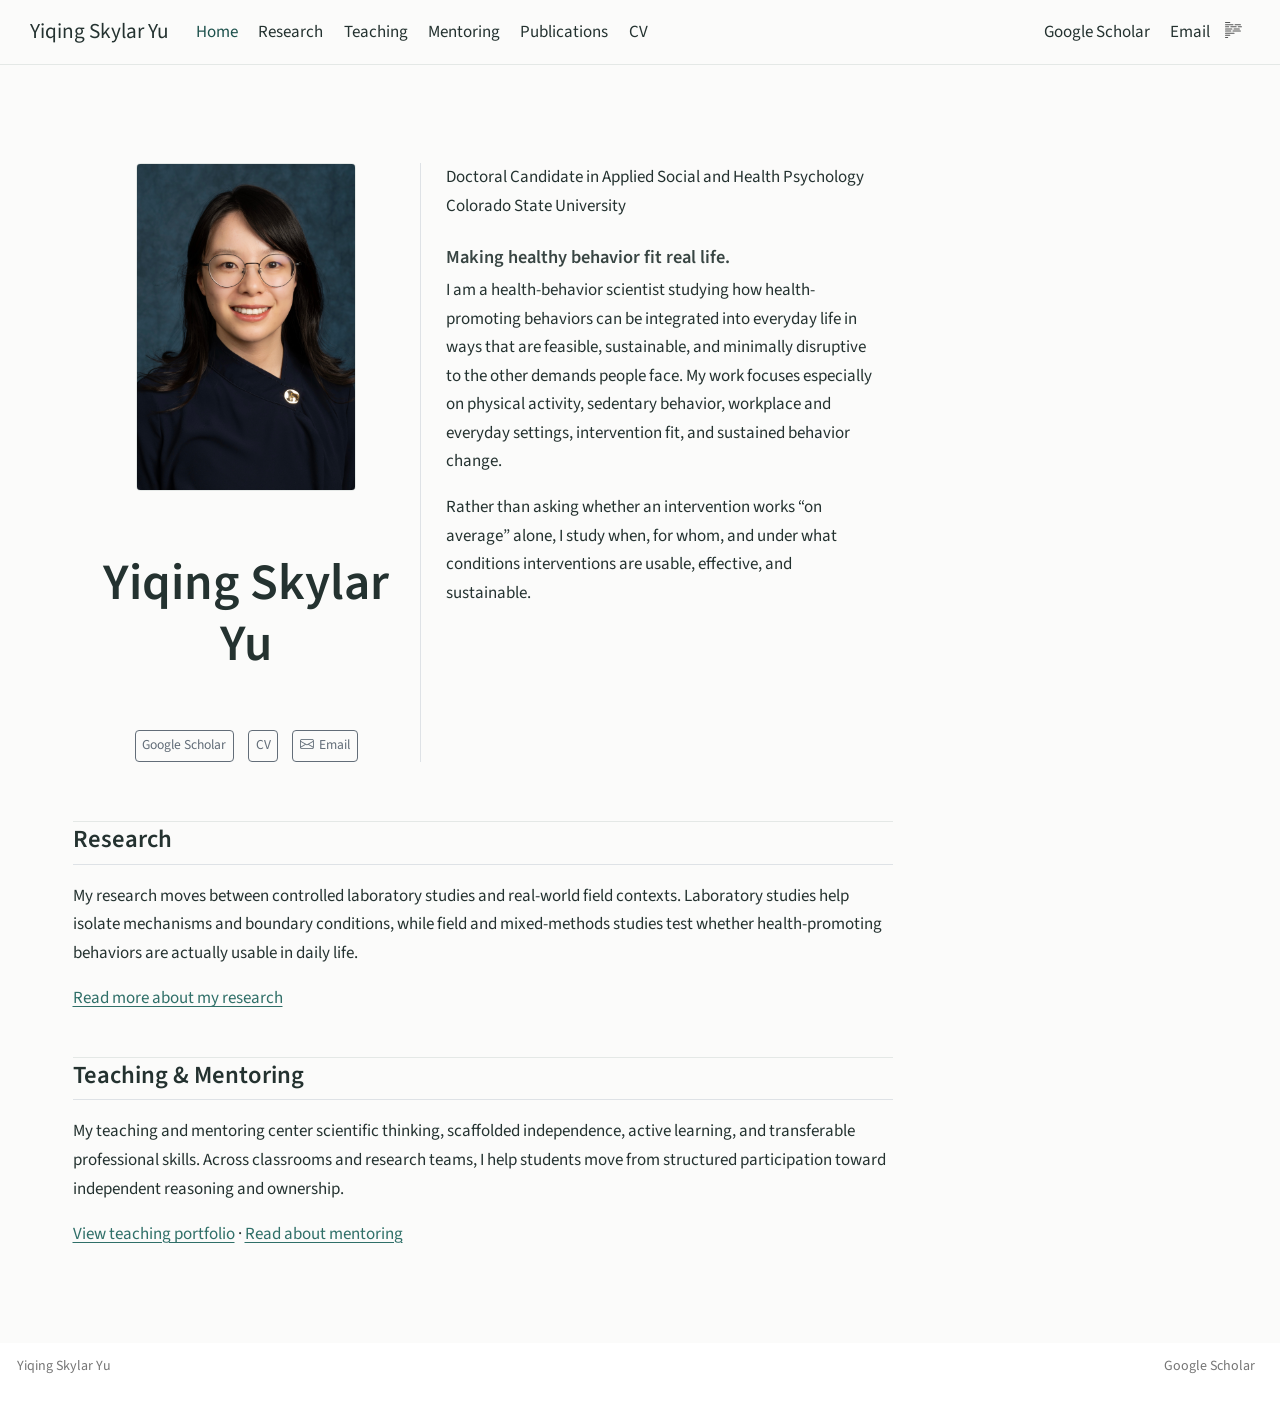
==== docs/index.html @ 6d545556 "Initial academic website" ====
<!DOCTYPE html>
<html xmlns="http://www.w3.org/1999/xhtml" lang="en" xml:lang="en"><head>

<meta charset="utf-8">
<meta name="generator" content="quarto-1.10.18">

<meta name="viewport" content="width=device-width, initial-scale=1.0, user-scalable=yes">

<meta name="author" content="Yiqing Skylar Yu">
<meta name="description" content="Health-behavior scientist studying how health-promoting behaviors can fit the constraints of real life.">

<title>Yiqing Skylar Yu</title>
<style>
/* Default styles provided by pandoc.
** See https://pandoc.org/MANUAL.html#variables-for-html for config info.
*/
span.smallcaps{font-variant: small-caps;}
div.columns{display: flex; gap: 1.5em;}
div.column{flex: auto;}
@media screen {
div.columns{gap: min(4vw, 1.5em);}
div.column{overflow-x: auto;}
}
div.hanging-indent{margin-left: 1.5em; text-indent: -1.5em;}
ul.task-list{list-style: none;}
ul.task-list li input[type="checkbox"] {
  width: 0.8em;
  margin: 0 0.8em 0.2em -1em; /* quarto-specific, see https://github.com/quarto-dev/quarto-cli/issues/4556 */ 
  vertical-align: middle;
}
</style>


<script src="site_libs/quarto-nav/quarto-nav.js"></script>
<script src="site_libs/quarto-nav/headroom.min.js"></script>
<script src="site_libs/clipboard/clipboard.min.js"></script>
<script src="site_libs/quarto-search/autocomplete.umd.js"></script>
<script src="site_libs/quarto-search/fuse.min.js"></script>
<script src="site_libs/quarto-search/quarto-search.js"></script>
<meta name="quarto:offset" content="./">
<script src="site_libs/quarto-html/quarto.js" type="module"></script>
<script src="site_libs/quarto-html/tabsets/tabsets.js" type="module"></script>
<script src="site_libs/quarto-html/popper.min.js"></script>
<script src="site_libs/quarto-html/tippy.umd.min.js"></script>
<link href="site_libs/quarto-html/tippy.css" rel="stylesheet">
<link href="site_libs/quarto-html/quarto-syntax-highlighting-64a204ab8560d761af7679ceaba22944.css" rel="stylesheet" id="quarto-text-highlighting-styles">
<script src="site_libs/bootstrap/bootstrap.min.js"></script>
<link href="site_libs/bootstrap/bootstrap-icons.css" rel="stylesheet">
<link href="site_libs/bootstrap/bootstrap-983d5e7348da3dce19c411959767e89e.min.css" rel="stylesheet" append-hash="true" id="quarto-bootstrap" data-mode="light">
<script id="quarto-search-options" type="application/json">{
  "location": "navbar",
  "copy-button": false,
  "collapse-after": 3,
  "panel-placement": "end",
  "type": "textbox",
  "limit": 50,
  "keyboard-shortcut": [
    "f",
    "/",
    "s"
  ],
  "language": {
    "search-no-results-text": "No results",
    "search-matching-documents-text": "matching documents",
    "search-copy-link-title": "Copy link to search",
    "search-hide-matches-text": "Hide additional matches",
    "search-more-match-text": "more match in this document",
    "search-more-matches-text": "more matches in this document",
    "search-clear-button-title": "Clear",
    "search-text-placeholder": "",
    "search-detached-cancel-button-title": "Cancel",
    "search-submit-button-title": "Submit",
    "search-label": "Search"
  }
}</script>


<link rel="stylesheet" href="styles.css">
<link rel="stylesheet" href="pub-listing.css">
<meta property="og:title" content="Yiqing Skylar Yu">
<meta property="og:description" content="Academic website and teaching portfolio for Yiqing Skylar Yu">
<meta property="og:image" content="images/headshot.jpg">
<meta property="og:site_name" content="Yiqing Skylar Yu">
<meta name="twitter:title" content="Yiqing Skylar Yu">
<meta name="twitter:description" content="Academic website and teaching portfolio for Yiqing Skylar Yu">
<meta name="twitter:image" content="images/headshot.jpg">
<meta name="twitter:card" content="summary_large_image">
</head>

<body class="nav-fixed quarto-light">

<div id="quarto-search-results"></div>
  <header id="quarto-header" class="headroom fixed-top">
    <nav class="navbar navbar-expand-lg " data-bs-theme="dark">
      <div class="navbar-container container-fluid">
      <div class="navbar-brand-container mx-auto">
    <a class="navbar-brand" href="./index.html">
    <span class="navbar-title">Yiqing Skylar Yu</span>
    </a>
  </div>
            <div id="quarto-search" class="" title="Search"></div>
          <button class="navbar-toggler" type="button" data-bs-toggle="collapse" data-bs-target="#navbarCollapse" aria-controls="navbarCollapse" role="menu" aria-expanded="false" aria-label="Toggle navigation" onclick="if (window.quartoToggleHeadroom) { window.quartoToggleHeadroom(); }">
  <span class="navbar-toggler-icon"></span>
</button>
          <div class="collapse navbar-collapse" id="navbarCollapse">
            <ul class="navbar-nav navbar-nav-scroll me-auto">
  <li class="nav-item">
    <a class="nav-link active" href="./index.html" aria-current="page"> 
<span class="menu-text">Home</span></a>
  </li>  
  <li class="nav-item">
    <a class="nav-link" href="./research.html"> 
<span class="menu-text">Research</span></a>
  </li>  
  <li class="nav-item">
    <a class="nav-link" href="./teaching.html"> 
<span class="menu-text">Teaching</span></a>
  </li>  
  <li class="nav-item">
    <a class="nav-link" href="./mentoring.html"> 
<span class="menu-text">Mentoring</span></a>
  </li>  
  <li class="nav-item">
    <a class="nav-link" href="./publications.html"> 
<span class="menu-text">Publications</span></a>
  </li>  
  <li class="nav-item">
    <a class="nav-link" href="./cv.html"> 
<span class="menu-text">CV</span></a>
  </li>  
</ul>
            <ul class="navbar-nav navbar-nav-scroll ms-auto">
  <li class="nav-item">
    <a class="nav-link" href="https://scholar.google.com/citations?user=3VfeGpEAAAAJ&amp;hl=en&amp;oi=ao" target="_blank"> 
<span class="menu-text">Google Scholar</span></a>
  </li>  
  <li class="nav-item">
    <a class="nav-link" href="mailto:Skylar.Yu@colostate.edu"> 
<span class="menu-text">Email</span></a>
  </li>  
</ul>
          </div> <!-- /navcollapse -->
            <div class="quarto-navbar-tools">
  <a href="" class="quarto-reader-toggle quarto-navigation-tool px-1" onclick="window.quartoToggleReader(); return false;" title="Toggle reader mode">
  <div class="quarto-reader-toggle-btn">
  <i class="bi"></i>
  </div>
</a>
</div>
      </div> <!-- /container-fluid -->
    </nav>
</header>
<!-- content -->
<div id="quarto-content" class="quarto-container page-columns page-rows-contents page-layout-full page-navbar">
<!-- sidebar -->
<!-- margin-sidebar -->
    
<!-- main -->
<main class="content column-page" id="quarto-document-content">




<div class="quarto-about-trestles column-page">
  <div class="about-entity">
    <img src="images/headshot.jpg" class="about-image
  rounded " style="width: 70%;">
<header id="title-block-header" class="quarto-title-block default">
<div class="quarto-title">
<h1 class="title">Yiqing Skylar Yu</h1>
</div>
<div class="quarto-title-meta column-page">
  </div>
</header>
    <div class="about-links">
  <a href="https://scholar.google.com/citations?user=3VfeGpEAAAAJ&amp;hl=en&amp;oi=ao" class="about-link" rel="" target="_blank">
     <span class="about-link-text">Google Scholar</span>
  </a>
  <a href="/cv.html" class="about-link" rel="" target="">
     <span class="about-link-text">CV</span>
  </a>
  <a href="mailto:Skylar.Yu@colostate.edu" class="about-link" rel="" target="">
    <i class="bi bi-envelope"></i>
     <span class="about-link-text">Email</span>
  </a>
</div>
  </div>
  <div class="about-contents"><div id="hero-heading">
<p>Doctoral Candidate in Applied Social and Health Psychology<br>
Colorado State University</p>
<section id="making-healthy-behavior-fit-real-life." class="level3">
<h3 data-anchor-id="making-healthy-behavior-fit-real-life.">Making healthy behavior fit real life.</h3>
<p>I am a health-behavior scientist studying how health-promoting behaviors can be integrated into everyday life in ways that are feasible, sustainable, and minimally disruptive to the other demands people face. My work focuses especially on physical activity, sedentary behavior, workplace and everyday settings, intervention fit, and sustained behavior change.</p>
<p>Rather than asking whether an intervention works “on average” alone, I study when, for whom, and under what conditions interventions are usable, effective, and sustainable.</p>
</section>
</div></div>
</div>

<section id="research" class="level2">
<h2 data-anchor-id="research">Research</h2>
<p>My research moves between controlled laboratory studies and real-world field contexts. Laboratory studies help isolate mechanisms and boundary conditions, while field and mixed-methods studies test whether health-promoting behaviors are actually usable in daily life.</p>
<p><a href="./research.html">Read more about my research</a></p>
</section>
<section id="teaching-mentoring" class="level2">
<h2 data-anchor-id="teaching-mentoring">Teaching &amp; Mentoring</h2>
<p>My teaching and mentoring center scientific thinking, scaffolded independence, active learning, and transferable professional skills. Across classrooms and research teams, I help students move from structured participation toward independent reasoning and ownership.</p>
<p><a href="./teaching.html">View teaching portfolio</a> · <a href="./mentoring.html">Read about mentoring</a></p>



</section>

</main> <!-- /main -->
<script id="quarto-html-after-body" type="application/javascript">
  window.document.addEventListener("DOMContentLoaded", function (event) {
    const isCodeAnnotation = (el) => {
      for (const clz of el.classList) {
        if (clz.startsWith('code-annotation-')) {                     
          return true;
        }
      }
      return false;
    }
    const onCopySuccess = function(e) {
      // button target
      const button = e.trigger;
      // don't keep focus
      button.blur();
      // flash "checked"
      button.classList.add('code-copy-button-checked');
      var currentTitle = button.getAttribute("title");
      button.setAttribute("title", "Copied!");
      let tooltip;
      if (window.bootstrap) {
        button.setAttribute("data-bs-toggle", "tooltip");
        button.setAttribute("data-bs-placement", "left");
        button.setAttribute("data-bs-title", "Copied!");
        tooltip = new bootstrap.Tooltip(button, 
          { trigger: "manual", 
            customClass: "code-copy-button-tooltip",
            offset: [0, -8]});
        tooltip.show();    
      }
      setTimeout(function() {
        if (tooltip) {
          tooltip.hide();
          button.removeAttribute("data-bs-title");
          button.removeAttribute("data-bs-toggle");
          button.removeAttribute("data-bs-placement");
        }
        button.setAttribute("title", currentTitle);
        button.classList.remove('code-copy-button-checked');
      }, 1000);
      // clear code selection
      e.clearSelection();
    }
    const getTextToCopy = function(trigger) {
      const outerScaffold = trigger.parentElement.cloneNode(true);
      const codeEl = outerScaffold.querySelector('code');
      for (const childEl of codeEl.children) {
        if (isCodeAnnotation(childEl)) {
          childEl.remove();
        }
      }
      return codeEl.innerText;
    }
    const clipboard = new window.ClipboardJS('.code-copy-button:not([data-in-quarto-modal])', {
      text: getTextToCopy
    });
    clipboard.on('success', onCopySuccess);
    if (window.document.getElementById('quarto-embedded-source-code-modal')) {
      const clipboardModal = new window.ClipboardJS('.code-copy-button[data-in-quarto-modal]', {
        text: getTextToCopy,
        container: window.document.getElementById('quarto-embedded-source-code-modal')
      });
      clipboardModal.on('success', onCopySuccess);
    }
      var localhostRegex = new RegExp(/^(?:http|https):\/\/localhost\:?[0-9]*\//);
      var mailtoRegex = new RegExp(/^mailto:/);
        var filterRegex = new RegExp('/' + window.location.host + '/');
      var isInternal = (href) => {
          return filterRegex.test(href) || localhostRegex.test(href) || mailtoRegex.test(href);
      }
      // Inspect non-navigation links and adorn them if external
     var links = window.document.querySelectorAll('a[href]:not(.nav-link):not(.navbar-brand):not(.toc-action):not(.sidebar-link):not(.sidebar-item-toggle):not(.pagination-link):not(.no-external):not([aria-hidden]):not(.dropdown-item):not(.quarto-navigation-tool):not(.about-link)');
      for (var i=0; i<links.length; i++) {
        const link = links[i];
        if (!isInternal(link.href)) {
          // undo the damage that might have been done by quarto-nav.js in the case of
          // links that we want to consider external
          if (link.dataset.originalHref !== undefined) {
            link.href = link.dataset.originalHref;
          }
            // target, if specified
            link.setAttribute("target", "_blank");
            if (link.getAttribute("rel") === null) {
              link.setAttribute("rel", "noopener");
            }
        }
      }
    function tippyHover(el, contentFn, onTriggerFn, onUntriggerFn) {
      const config = {
        allowHTML: true,
        maxWidth: 500,
        delay: 100,
        arrow: false,
        appendTo: function(el) {
            return el.parentElement;
        },
        interactive: true,
        interactiveBorder: 10,
        theme: 'quarto',
        placement: 'bottom-start',
      };
      if (contentFn) {
        config.content = contentFn;
      }
      if (onTriggerFn) {
        config.onTrigger = onTriggerFn;
      }
      if (onUntriggerFn) {
        config.onUntrigger = onUntriggerFn;
      }
      window.tippy(el, config); 
    }
    const noterefs = window.document.querySelectorAll('a[role="doc-noteref"]');
    for (var i=0; i<noterefs.length; i++) {
      const ref = noterefs[i];
      tippyHover(ref, function() {
        // use id or data attribute instead here
        let href = ref.getAttribute('data-footnote-href') || ref.getAttribute('href');
        try { href = new URL(href).hash; } catch {}
        const id = href.replace(/^#\/?/, "");
        const note = window.document.getElementById(id);
        if (note) {
          return note.innerHTML;
        } else {
          return "";
        }
      });
    }
    const xrefs = window.document.querySelectorAll('a.quarto-xref');
    const processXRef = (id, note) => {
      // Strip column container classes
      const stripColumnClz = (el) => {
        el.classList.remove("page-full", "page-columns");
        if (el.children) {
          for (const child of el.children) {
            stripColumnClz(child);
          }
        }
      }
      stripColumnClz(note)
      if (id === null || id.startsWith('sec-')) {
        // Special case sections, only their first couple elements
        const container = document.createElement("div");
        if (note.children && note.children.length > 2) {
          container.appendChild(note.children[0].cloneNode(true));
          for (let i = 1; i < note.children.length; i++) {
            const child = note.children[i];
            if (child.tagName === "P" && child.innerText === "") {
              continue;
            } else {
              container.appendChild(child.cloneNode(true));
              break;
            }
          }
          if (window.Quarto?.typesetMath) {
            window.Quarto.typesetMath(container);
          }
          return container.innerHTML
        } else {
          if (window.Quarto?.typesetMath) {
            window.Quarto.typesetMath(note);
          }
          return note.innerHTML;
        }
      } else {
        // Remove any anchor links if they are present
        const anchorLink = note.querySelector('a.anchorjs-link');
        if (anchorLink) {
          anchorLink.remove();
        }
        if (window.Quarto?.typesetMath) {
          window.Quarto.typesetMath(note);
        }
        if (note.classList.contains("callout")) {
          return note.outerHTML;
        } else {
          return note.innerHTML;
        }
      }
    }
    for (var i=0; i<xrefs.length; i++) {
      const xref = xrefs[i];
      tippyHover(xref, undefined, function(instance) {
        instance.disable();
        let url = xref.getAttribute('href');
        let hash = undefined; 
        if (url.startsWith('#')) {
          hash = url;
        } else {
          try { hash = new URL(url).hash; } catch {}
        }
        if (hash) {
          const id = hash.replace(/^#\/?/, "");
          const note = window.document.getElementById(id);
          if (note !== null) {
            try {
              const html = processXRef(id, note.cloneNode(true));
              instance.setContent(html);
            } finally {
              instance.enable();
              instance.show();
            }
          } else {
            // See if we can fetch this
            fetch(url.split('#')[0])
            .then(res => res.text())
            .then(html => {
              const parser = new DOMParser();
              const htmlDoc = parser.parseFromString(html, "text/html");
              const note = htmlDoc.getElementById(id);
              if (note !== null) {
                const html = processXRef(id, note);
                instance.setContent(html);
              } 
            }).finally(() => {
              instance.enable();
              instance.show();
            });
          }
        } else {
          // See if we can fetch a full url (with no hash to target)
          // This is a special case and we should probably do some content thinning / targeting
          fetch(url)
          .then(res => res.text())
          .then(html => {
            const parser = new DOMParser();
            const htmlDoc = parser.parseFromString(html, "text/html");
            const note = htmlDoc.querySelector('main.content');
            if (note !== null) {
              // This should only happen for chapter cross references
              // (since there is no id in the URL)
              // remove the first header
              if (note.children.length > 0 && note.children[0].tagName === "HEADER") {
                note.children[0].remove();
              }
              const html = processXRef(null, note);
              instance.setContent(html);
            } 
          }).finally(() => {
            instance.enable();
            instance.show();
          });
        }
      }, function(instance) {
      });
    }
        let selectedAnnoteEl;
        const selectorForAnnotation = ( cell, annotation) => {
          let cellAttr = 'data-code-cell="' + cell + '"';
          let lineAttr = 'data-code-annotation="' +  annotation + '"';
          const selector = 'span[' + cellAttr + '][' + lineAttr + ']';
          return selector;
        }
        const selectCodeLines = (annoteEl) => {
          const doc = window.document;
          const targetCell = annoteEl.getAttribute("data-target-cell");
          const targetAnnotation = annoteEl.getAttribute("data-target-annotation");
          const annoteSpan = window.document.querySelector(selectorForAnnotation(targetCell, targetAnnotation));
          const lines = annoteSpan.getAttribute("data-code-lines").split(",");
          const lineIds = lines.map((line) => {
            return targetCell + "-" + line;
          })
          let top = null;
          let height = null;
          let parent = null;
          if (lineIds.length > 0) {
              //compute the position of the single el (top and bottom and make a div)
              const el = window.document.getElementById(lineIds[0]);
              top = el.offsetTop;
              height = el.offsetHeight;
              parent = el.parentElement.parentElement;
            if (lineIds.length > 1) {
              const lastEl = window.document.getElementById(lineIds[lineIds.length - 1]);
              const bottom = lastEl.offsetTop + lastEl.offsetHeight;
              height = bottom - top;
            }
            if (top !== null && height !== null && parent !== null) {
              // cook up a div (if necessary) and position it 
              let div = window.document.getElementById("code-annotation-line-highlight");
              if (div === null) {
                div = window.document.createElement("div");
                div.setAttribute("id", "code-annotation-line-highlight");
                div.style.position = 'absolute';
                parent.appendChild(div);
              }
              div.style.top = top - 2 + "px";
              div.style.height = height + 4 + "px";
              div.style.left = 0;
              let gutterDiv = window.document.getElementById("code-annotation-line-highlight-gutter");
              if (gutterDiv === null) {
                gutterDiv = window.document.createElement("div");
                gutterDiv.setAttribute("id", "code-annotation-line-highlight-gutter");
                gutterDiv.style.position = 'absolute';
                const codeCell = window.document.getElementById(targetCell);
                const gutter = codeCell.querySelector('.code-annotation-gutter');
                gutter.appendChild(gutterDiv);
              }
              gutterDiv.style.top = top - 2 + "px";
              gutterDiv.style.height = height + 4 + "px";
            }
            selectedAnnoteEl = annoteEl;
          }
        };
        const unselectCodeLines = () => {
          const elementsIds = ["code-annotation-line-highlight", "code-annotation-line-highlight-gutter"];
          elementsIds.forEach((elId) => {
            const div = window.document.getElementById(elId);
            if (div) {
              div.remove();
            }
          });
          selectedAnnoteEl = undefined;
        };
          // Handle positioning of the toggle
      window.addEventListener(
        "resize",
        throttle(() => {
          elRect = undefined;
          if (selectedAnnoteEl) {
            selectCodeLines(selectedAnnoteEl);
          }
        }, 10)
      );
      function throttle(fn, ms) {
      let throttle = false;
      let timer;
        return (...args) => {
          if(!throttle) { // first call gets through
              fn.apply(this, args);
              throttle = true;
          } else { // all the others get throttled
              if(timer) clearTimeout(timer); // cancel #2
              timer = setTimeout(() => {
                fn.apply(this, args);
                timer = throttle = false;
              }, ms);
          }
        };
      }
        // Attach click handler to the DT
        const annoteDls = window.document.querySelectorAll('dt[data-target-cell]');
        for (const annoteDlNode of annoteDls) {
          annoteDlNode.addEventListener('click', (event) => {
            const clickedEl = event.target;
            if (clickedEl !== selectedAnnoteEl) {
              unselectCodeLines();
              const activeEl = window.document.querySelector('dt[data-target-cell].code-annotation-active');
              if (activeEl) {
                activeEl.classList.remove('code-annotation-active');
              }
              selectCodeLines(clickedEl);
              clickedEl.classList.add('code-annotation-active');
            } else {
              // Unselect the line
              unselectCodeLines();
              clickedEl.classList.remove('code-annotation-active');
            }
          });
        }
    const findCites = (el) => {
      const parentEl = el.parentElement;
      if (parentEl) {
        const cites = parentEl.dataset.cites;
        if (cites) {
          return {
            el,
            cites: cites.split(' ')
          };
        } else {
          return findCites(el.parentElement)
        }
      } else {
        return undefined;
      }
    };
    var bibliorefs = window.document.querySelectorAll('a[role="doc-biblioref"]');
    for (var i=0; i<bibliorefs.length; i++) {
      const ref = bibliorefs[i];
      const citeInfo = findCites(ref);
      if (citeInfo) {
        tippyHover(citeInfo.el, function() {
          var popup = window.document.createElement('div');
          citeInfo.cites.forEach(function(cite) {
            var citeDiv = window.document.createElement('div');
            citeDiv.classList.add('hanging-indent');
            citeDiv.classList.add('csl-entry');
            var biblioDiv = window.document.getElementById('ref-' + cite);
            if (biblioDiv) {
              citeDiv.innerHTML = biblioDiv.innerHTML;
            }
            popup.appendChild(citeDiv);
          });
          return popup.innerHTML;
        });
      }
    }
  });
  </script>
</div> <!-- /content -->
<footer class="footer">
  <div class="nav-footer">
    <div class="nav-footer-left">
<p>Yiqing Skylar Yu</p>
</div>   
    <div class="nav-footer-center">
      &nbsp;
    </div>
    <div class="nav-footer-right">
      <ul class="footer-items list-unstyled">
    <li class="nav-item">
    <a class="nav-link" href="https://scholar.google.com/citations?user=3VfeGpEAAAAJ&amp;hl=en&amp;oi=ao" target="_blank">
<p>Google Scholar</p>
</a>
  </li>  
</ul>
    </div>
  </div>
</footer>




</body></html>
---- docs/site_libs/quarto-html/tippy.css ----
.tippy-box[data-animation=fade][data-state=hidden]{opacity:0}[data-tippy-root]{max-width:calc(100vw - 10px)}.tippy-box{position:relative;background-color:#333;color:#fff;border-radius:4px;font-size:14px;line-height:1.4;white-space:normal;outline:0;transition-property:transform,visibility,opacity}.tippy-box[data-placement^=top]>.tippy-arrow{bottom:0}.tippy-box[data-placement^=top]>.tippy-arrow:before{bottom:-7px;left:0;border-width:8px 8px 0;border-top-color:initial;transform-origin:center top}.tippy-box[data-placement^=bottom]>.tippy-arrow{top:0}.tippy-box[data-placement^=bottom]>.tippy-arrow:before{top:-7px;left:0;border-width:0 8px 8px;border-bottom-color:initial;transform-origin:center bottom}.tippy-box[data-placement^=left]>.tippy-arrow{right:0}.tippy-box[data-placement^=left]>.tippy-arrow:before{border-width:8px 0 8px 8px;border-left-color:initial;right:-7px;transform-origin:center left}.tippy-box[data-placement^=right]>.tippy-arrow{left:0}.tippy-box[data-placement^=right]>.tippy-arrow:before{left:-7px;border-width:8px 8px 8px 0;border-right-color:initial;transform-origin:center right}.tippy-box[data-inertia][data-state=visible]{transition-timing-function:cubic-bezier(.54,1.5,.38,1.11)}.tippy-arrow{width:16px;height:16px;color:#333}.tippy-arrow:before{content:"";position:absolute;border-color:transparent;border-style:solid}.tippy-content{position:relative;padding:5px 9px;z-index:1}
---- docs/styles.css ----
:root {
  --skylar-ink: #243230;
  --skylar-muted: #66726f;
  --skylar-line: #e4e8e6;
  --skylar-accent: #2f6f68;
  --skylar-accent-dark: #1d514c;
  --skylar-bg: #fbfbfa;
  --skylar-prose: 820px;
}

body {
  color: var(--skylar-ink);
  background: var(--skylar-bg);
  font-size: 17px;
  line-height: 1.68;
}

a {
  color: var(--skylar-accent);
}

a:hover {
  color: var(--skylar-accent-dark);
}

.navbar {
  border-bottom: 1px solid var(--skylar-line);
  background: rgba(251, 251, 250, 0.98);
}

.navbar-title,
.navbar-nav .nav-link {
  color: var(--skylar-ink);
}

.navbar-nav .nav-link.active,
.navbar-nav .nav-link:hover {
  color: var(--skylar-accent-dark);
}

#quarto-content {
  padding-top: 1rem;
}

main.content {
  max-width: var(--skylar-prose);
}

h1,
h2,
h3 {
  color: var(--skylar-ink);
  font-weight: 600;
  letter-spacing: 0;
}

h1 {
  font-size: clamp(2.1rem, 4vw, 3rem);
}

h2 {
  margin-top: 2.6rem;
  padding-top: 0.2rem;
  border-top: 1px solid var(--skylar-line);
  font-size: 1.45rem;
}

h3 {
  margin-top: 1.5rem;
  font-size: 1.08rem;
}

p {
  margin-bottom: 1rem;
}

.quarto-about-trestles {
  max-width: 1040px;
  margin: 0 auto 2.5rem;
  padding: 2rem 1rem 0;
}

.quarto-about-trestles .about-entity {
  gap: 2.2rem;
}

.quarto-about-trestles .about-image {
  border-radius: 4px;
  border: 1px solid var(--skylar-line);
}

.quarto-about-trestles .about-link {
  border-radius: 4px;
  border-color: var(--skylar-line);
}

.quarto-title-block .quarto-title-banner {
  background: transparent;
}

.description,
.subtitle,
.meta-line,
.course-code,
.pub-note {
  color: var(--skylar-muted);
}

.theme-sequence,
.project-list,
.course-list,
.materials-list {
  margin: 1.25rem 0 1.75rem;
}

.theme-item,
.project-item,
.course-item,
.material-card {
  padding: 1.1rem 0 1.2rem;
  border-bottom: 1px solid var(--skylar-line);
}

.theme-item:first-child,
.project-item:first-child,
.course-item:first-child,
.material-card:first-child {
  border-top: 1px solid var(--skylar-line);
}

.sequence-number,
.course-code {
  display: block;
  margin-bottom: 0.25rem;
  color: var(--skylar-accent);
  font-size: 0.78rem;
  font-weight: 700;
  letter-spacing: 0.08em;
  text-transform: uppercase;
}

.process-line,
.mentoring-sequence {
  display: flex;
  flex-wrap: wrap;
  gap: 0.45rem 0.65rem;
  margin: 1.25rem 0;
  padding: 0;
}

.process-line span,
.mentoring-sequence span {
  display: inline-block;
  padding: 0.22rem 0.5rem;
  border: 1px solid var(--skylar-line);
  border-radius: 4px;
  color: var(--skylar-muted);
  font-size: 0.9rem;
}

.metric-row {
  display: grid;
  grid-template-columns: repeat(3, minmax(0, 1fr));
  gap: 1rem;
  margin: 1.25rem 0;
}

.metric {
  padding: 0.9rem 0;
  border-top: 1px solid var(--skylar-line);
  border-bottom: 1px solid var(--skylar-line);
}

.metric-value {
  display: block;
  color: var(--skylar-accent-dark);
  font-size: 1.35rem;
  font-weight: 700;
}

.metric-label {
  display: block;
  color: var(--skylar-muted);
  font-size: 0.9rem;
  line-height: 1.35;
}

.btn {
  border-radius: 4px;
}

.btn-primary {
  background: var(--skylar-accent);
  border-color: var(--skylar-accent);
}

.btn-primary:hover {
  background: var(--skylar-accent-dark);
  border-color: var(--skylar-accent-dark);
}

.btn-secondary {
  background: transparent;
  border-color: var(--skylar-line);
  color: var(--skylar-accent-dark);
}

.btn-secondary:hover {
  background: #f1f4f3;
  border-color: var(--skylar-line);
  color: var(--skylar-accent-dark);
}

.page-footer {
  border-top: 1px solid var(--skylar-line);
  color: var(--skylar-muted);
}

@media (max-width: 767px) {
  body {
    font-size: 16px;
  }

  .quarto-about-trestles {
    padding-top: 1rem;
  }

  .metric-row {
    grid-template-columns: 1fr;
    gap: 0.6rem;
  }
}
---- docs/pub-listing.css ----
.pub-listing {
  margin-top: 0.75rem;
}

.pub-item {
  padding: 0.9rem 0 1rem;
  border-bottom: 1px solid #e5e5e5;
}

.pub-citation {
  margin-bottom: 0.25rem;
  line-height: 1.55;
}

.pub-authors,
.pub-year {
  color: #444;
}

.pub-title {
  font-weight: 600;
}

.pub-note {
  margin-bottom: 0;
  color: #666;
  font-size: 0.92rem;
}

.pub-link {
  white-space: nowrap;
}
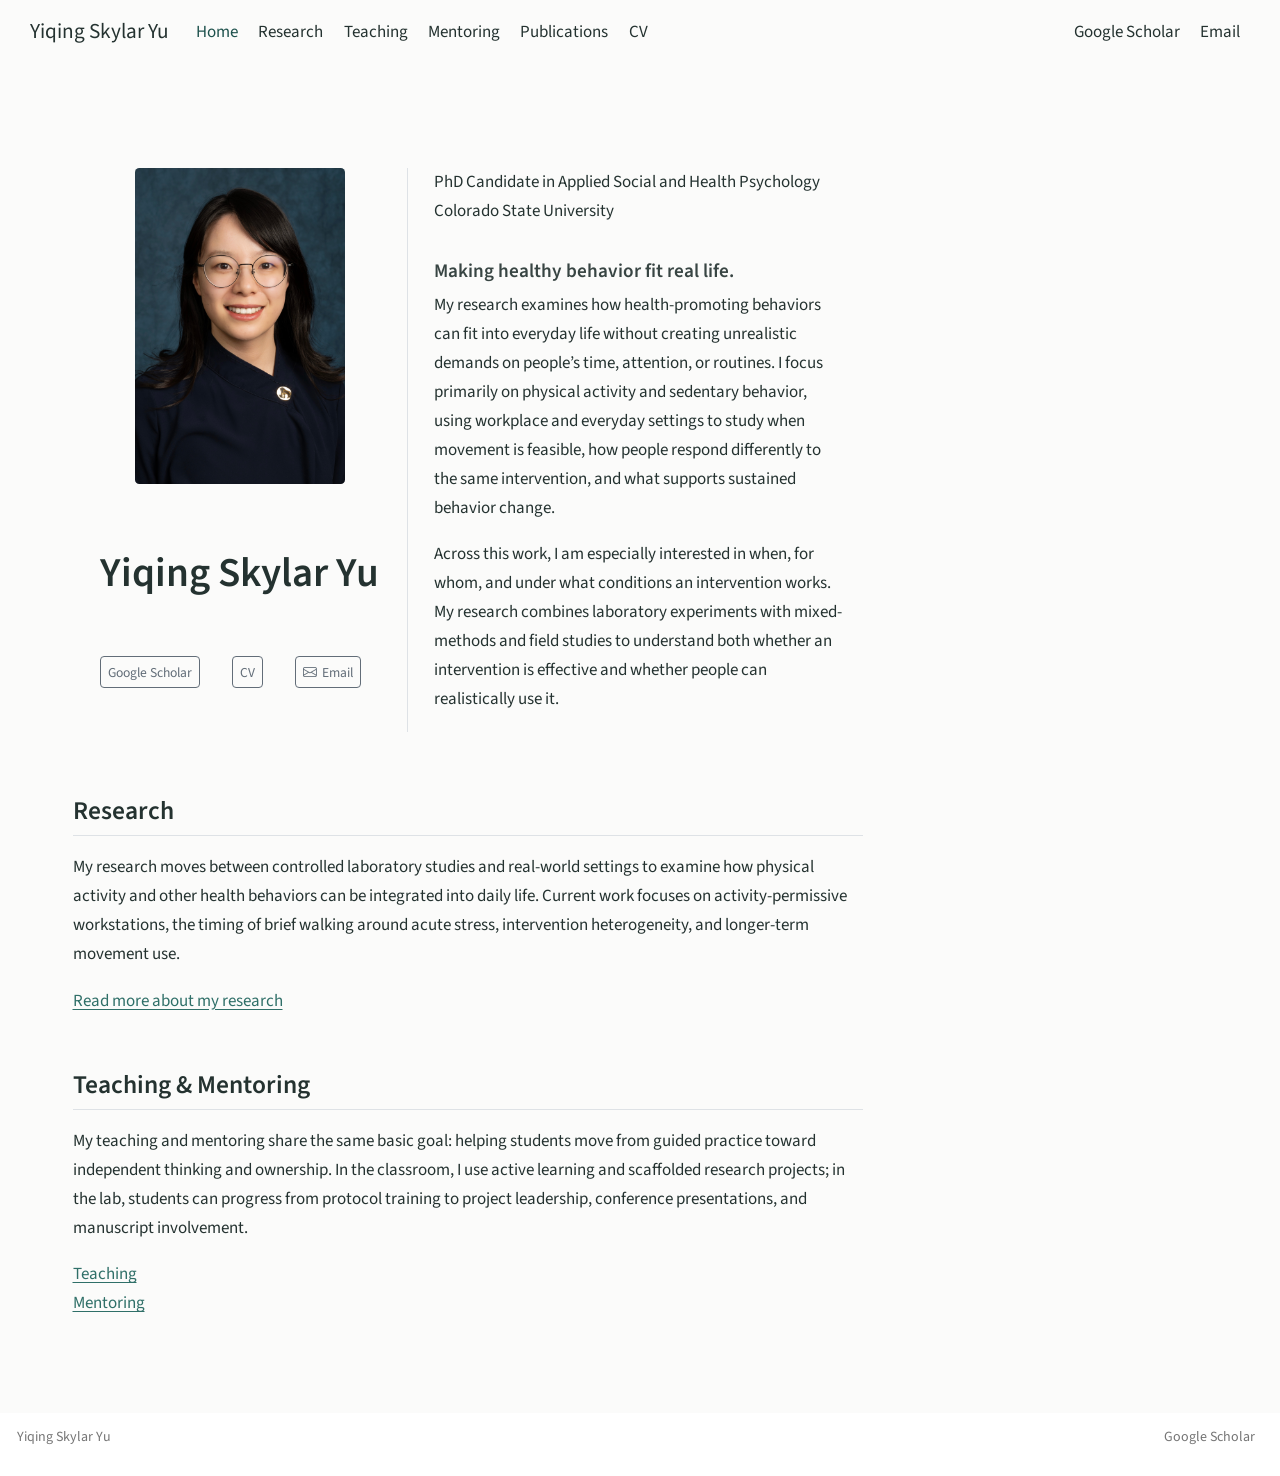
==== commit 3e4471a3: "Revise academic website content and presentation" ====
--- a/docs/index.html
+++ b/docs/index.html
@@ -34,10 +34,6 @@
 <script src="site_libs/quarto-nav/quarto-nav.js"></script>
 <script src="site_libs/quarto-nav/headroom.min.js"></script>
 <script src="site_libs/clipboard/clipboard.min.js"></script>
-<script src="site_libs/quarto-search/autocomplete.umd.js"></script>
-<script src="site_libs/quarto-search/fuse.min.js"></script>
-<script src="site_libs/quarto-search/quarto-search.js"></script>
-<meta name="quarto:offset" content="./">
 <script src="site_libs/quarto-html/quarto.js" type="module"></script>
 <script src="site_libs/quarto-html/tabsets/tabsets.js" type="module"></script>
 <script src="site_libs/quarto-html/popper.min.js"></script>
@@ -48,17 +44,6 @@
 <link href="site_libs/bootstrap/bootstrap-icons.css" rel="stylesheet">
 <link href="site_libs/bootstrap/bootstrap-983d5e7348da3dce19c411959767e89e.min.css" rel="stylesheet" append-hash="true" id="quarto-bootstrap" data-mode="light">
 <script id="quarto-search-options" type="application/json">{
-  "location": "navbar",
-  "copy-button": false,
-  "collapse-after": 3,
-  "panel-placement": "end",
-  "type": "textbox",
-  "limit": 50,
-  "keyboard-shortcut": [
-    "f",
-    "/",
-    "s"
-  ],
   "language": {
     "search-no-results-text": "No results",
     "search-matching-documents-text": "matching documents",
@@ -98,7 +83,6 @@
     <span class="navbar-title">Yiqing Skylar Yu</span>
     </a>
   </div>
-            <div id="quarto-search" class="" title="Search"></div>
           <button class="navbar-toggler" type="button" data-bs-toggle="collapse" data-bs-target="#navbarCollapse" aria-controls="navbarCollapse" role="menu" aria-expanded="false" aria-label="Toggle navigation" onclick="if (window.quartoToggleHeadroom) { window.quartoToggleHeadroom(); }">
   <span class="navbar-toggler-icon"></span>
 </button>
@@ -141,11 +125,6 @@
 </ul>
           </div> <!-- /navcollapse -->
             <div class="quarto-navbar-tools">
-  <a href="" class="quarto-reader-toggle quarto-navigation-tool px-1" onclick="window.quartoToggleReader(); return false;" title="Toggle reader mode">
-  <div class="quarto-reader-toggle-btn">
-  <i class="bi"></i>
-  </div>
-</a>
 </div>
       </div> <!-- /container-fluid -->
     </nav>
@@ -186,25 +165,26 @@
 </div>
   </div>
   <div class="about-contents"><div id="hero-heading">
-<p>Doctoral Candidate in Applied Social and Health Psychology<br>
+<p>PhD Candidate in Applied Social and Health Psychology<br>
 Colorado State University</p>
 <section id="making-healthy-behavior-fit-real-life." class="level3">
 <h3 data-anchor-id="making-healthy-behavior-fit-real-life.">Making healthy behavior fit real life.</h3>
-<p>I am a health-behavior scientist studying how health-promoting behaviors can be integrated into everyday life in ways that are feasible, sustainable, and minimally disruptive to the other demands people face. My work focuses especially on physical activity, sedentary behavior, workplace and everyday settings, intervention fit, and sustained behavior change.</p>
-<p>Rather than asking whether an intervention works “on average” alone, I study when, for whom, and under what conditions interventions are usable, effective, and sustainable.</p>
+<p>My research examines how health-promoting behaviors can fit into everyday life without creating unrealistic demands on people’s time, attention, or routines. I focus primarily on physical activity and sedentary behavior, using workplace and everyday settings to study when movement is feasible, how people respond differently to the same intervention, and what supports sustained behavior change.</p>
+<p>Across this work, I am especially interested in when, for whom, and under what conditions an intervention works. My research combines laboratory experiments with mixed-methods and field studies to understand both whether an intervention is effective and whether people can realistically use it.</p>
 </section>
 </div></div>
 </div>
 
 <section id="research" class="level2">
 <h2 data-anchor-id="research">Research</h2>
-<p>My research moves between controlled laboratory studies and real-world field contexts. Laboratory studies help isolate mechanisms and boundary conditions, while field and mixed-methods studies test whether health-promoting behaviors are actually usable in daily life.</p>
+<p>My research moves between controlled laboratory studies and real-world settings to examine how physical activity and other health behaviors can be integrated into daily life. Current work focuses on activity-permissive workstations, the timing of brief walking around acute stress, intervention heterogeneity, and longer-term movement use.</p>
 <p><a href="./research.html">Read more about my research</a></p>
 </section>
 <section id="teaching-mentoring" class="level2">
 <h2 data-anchor-id="teaching-mentoring">Teaching &amp; Mentoring</h2>
-<p>My teaching and mentoring center scientific thinking, scaffolded independence, active learning, and transferable professional skills. Across classrooms and research teams, I help students move from structured participation toward independent reasoning and ownership.</p>
-<p><a href="./teaching.html">View teaching portfolio</a> · <a href="./mentoring.html">Read about mentoring</a></p>
+<p>My teaching and mentoring share the same basic goal: helping students move from guided practice toward independent thinking and ownership. In the classroom, I use active learning and scaffolded research projects; in the lab, students can progress from protocol training to project leadership, conference presentations, and manuscript involvement.</p>
+<p><a href="./teaching.html">Teaching</a><br>
+<a href="./mentoring.html">Mentoring</a></p>
 
 
 
--- a/docs/styles.css
+++ b/docs/styles.css
@@ -1,232 +1,96 @@
 :root {
   --skylar-ink: #243230;
   --skylar-muted: #66726f;
-  --skylar-line: #e4e8e6;
   --skylar-accent: #2f6f68;
   --skylar-accent-dark: #1d514c;
   --skylar-bg: #fbfbfa;
-  --skylar-prose: 820px;
+  --skylar-prose: 790px;
 }
 
 body {
   color: var(--skylar-ink);
   background: var(--skylar-bg);
   font-size: 17px;
-  line-height: 1.68;
+  line-height: 1.7;
 }
 
-a {
-  color: var(--skylar-accent);
-}
-
-a:hover {
-  color: var(--skylar-accent-dark);
-}
+a { color: var(--skylar-accent); }
+a:hover { color: var(--skylar-accent-dark); }
 
 .navbar {
-  border-bottom: 1px solid var(--skylar-line);
   background: rgba(251, 251, 250, 0.98);
+  box-shadow: none;
 }
 
 .navbar-title,
-.navbar-nav .nav-link {
-  color: var(--skylar-ink);
-}
+.navbar-nav .nav-link { color: var(--skylar-ink); }
+.navbar-nav .nav-link.active,
+.navbar-nav .nav-link:hover { color: var(--skylar-accent-dark); }
 
-.navbar-nav .nav-link.active,
-.navbar-nav .nav-link:hover {
-  color: var(--skylar-accent-dark);
-}
+#quarto-content { padding-top: 1.3rem; }
+main.content { max-width: var(--skylar-prose); }
 
-#quarto-content {
-  padding-top: 1rem;
-}
-
-main.content {
-  max-width: var(--skylar-prose);
-}
-
-h1,
-h2,
-h3 {
+h1, h2, h3 {
   color: var(--skylar-ink);
   font-weight: 600;
   letter-spacing: 0;
 }
 
-h1 {
-  font-size: clamp(2.1rem, 4vw, 3rem);
+h1 { font-size: clamp(1.9rem, 3.2vw, 2.55rem); }
+h2 { margin-top: 3.2rem; font-size: 1.5rem; }
+h3 { margin-top: 2rem; font-size: 1.13rem; }
+p { margin-bottom: 1.05rem; }
+
+.quarto-about-trestles {
+  max-width: 980px;
+  margin: 0 auto 2.8rem;
+  padding: 1.8rem 1rem 0;
 }
 
-h2 {
-  margin-top: 2.6rem;
-  padding-top: 0.2rem;
-  border-top: 1px solid var(--skylar-line);
-  font-size: 1.45rem;
+.quarto-about-trestles .about-entity { gap: 2.4rem; }
+.quarto-about-trestles .about-image { border-radius: 3px; }
+
+.quarto-about-trestles .about-link {
+  border: 0;
+  border-radius: 0;
+  padding: 0.2rem 0;
+  margin-right: 1.1rem;
+  color: var(--skylar-accent);
+  text-decoration: underline;
+  text-underline-offset: 0.18em;
 }
 
-h3 {
-  margin-top: 1.5rem;
-  font-size: 1.08rem;
-}
-
-p {
-  margin-bottom: 1rem;
-}
-
-.quarto-about-trestles {
-  max-width: 1040px;
-  margin: 0 auto 2.5rem;
-  padding: 2rem 1rem 0;
-}
-
-.quarto-about-trestles .about-entity {
-  gap: 2.2rem;
-}
-
-.quarto-about-trestles .about-image {
-  border-radius: 4px;
-  border: 1px solid var(--skylar-line);
-}
-
-.quarto-about-trestles .about-link {
-  border-radius: 4px;
-  border-color: var(--skylar-line);
-}
-
-.quarto-title-block .quarto-title-banner {
+.quarto-about-trestles .about-link:hover {
+  color: var(--skylar-accent-dark);
   background: transparent;
 }
 
-.description,
-.subtitle,
-.meta-line,
-.course-code,
-.pub-note {
-  color: var(--skylar-muted);
+.quarto-about-trestles .about-contents h1 {
+  white-space: nowrap;
+  font-size: clamp(2rem, 3.2vw, 2.65rem);
 }
 
-.theme-sequence,
-.project-list,
-.course-list,
-.materials-list {
-  margin: 1.25rem 0 1.75rem;
+.quarto-title-block .quarto-title-banner { background: transparent; }
+.description, .subtitle, .meta-line, .course-code { color: var(--skylar-muted); }
+
+blockquote {
+  margin: 1.5rem 0 1.8rem 1rem;
+  padding: 0 0 0 1.2rem;
+  border-left: 2px solid #c8d2cf;
+  color: #485552;
+  font-size: 0.98em;
+  font-style: italic;
 }
 
-.theme-item,
-.project-item,
-.course-item,
-.material-card {
-  padding: 1.1rem 0 1.2rem;
-  border-bottom: 1px solid var(--skylar-line);
-}
-
-.theme-item:first-child,
-.project-item:first-child,
-.course-item:first-child,
-.material-card:first-child {
-  border-top: 1px solid var(--skylar-line);
-}
-
-.sequence-number,
-.course-code {
-  display: block;
-  margin-bottom: 0.25rem;
-  color: var(--skylar-accent);
-  font-size: 0.78rem;
-  font-weight: 700;
-  letter-spacing: 0.08em;
-  text-transform: uppercase;
-}
-
-.process-line,
-.mentoring-sequence {
-  display: flex;
-  flex-wrap: wrap;
-  gap: 0.45rem 0.65rem;
-  margin: 1.25rem 0;
-  padding: 0;
-}
-
-.process-line span,
-.mentoring-sequence span {
-  display: inline-block;
-  padding: 0.22rem 0.5rem;
-  border: 1px solid var(--skylar-line);
-  border-radius: 4px;
-  color: var(--skylar-muted);
-  font-size: 0.9rem;
-}
-
-.metric-row {
-  display: grid;
-  grid-template-columns: repeat(3, minmax(0, 1fr));
-  gap: 1rem;
-  margin: 1.25rem 0;
-}
-
-.metric {
-  padding: 0.9rem 0;
-  border-top: 1px solid var(--skylar-line);
-  border-bottom: 1px solid var(--skylar-line);
-}
-
-.metric-value {
-  display: block;
-  color: var(--skylar-accent-dark);
-  font-size: 1.35rem;
-  font-weight: 700;
-}
-
-.metric-label {
-  display: block;
-  color: var(--skylar-muted);
-  font-size: 0.9rem;
-  line-height: 1.35;
-}
-
-.btn {
-  border-radius: 4px;
-}
-
-.btn-primary {
-  background: var(--skylar-accent);
-  border-color: var(--skylar-accent);
-}
-
-.btn-primary:hover {
-  background: var(--skylar-accent-dark);
-  border-color: var(--skylar-accent-dark);
-}
-
-.btn-secondary {
-  background: transparent;
-  border-color: var(--skylar-line);
-  color: var(--skylar-accent-dark);
-}
-
-.btn-secondary:hover {
-  background: #f1f4f3;
-  border-color: var(--skylar-line);
-  color: var(--skylar-accent-dark);
-}
+blockquote p { margin: 0; }
 
 .page-footer {
-  border-top: 1px solid var(--skylar-line);
   color: var(--skylar-muted);
+  background: transparent;
 }
 
 @media (max-width: 767px) {
-  body {
-    font-size: 16px;
-  }
-
-  .quarto-about-trestles {
-    padding-top: 1rem;
-  }
-
-  .metric-row {
-    grid-template-columns: 1fr;
-    gap: 0.6rem;
-  }
+  body { font-size: 16px; }
+  .quarto-about-trestles { padding-top: 1rem; }
+  .quarto-about-trestles .about-contents h1 { white-space: normal; }
 }
--- a/docs/pub-listing.css
+++ b/docs/pub-listing.css
@@ -3,8 +3,7 @@
 }
 
 .pub-item {
-  padding: 0.9rem 0 1rem;
-  border-bottom: 1px solid #e5e5e5;
+  padding: 0.45rem 0 0.85rem;
 }
 
 .pub-citation {
@@ -17,17 +16,8 @@
   color: #444;
 }
 
-.pub-title {
-  font-weight: 600;
-}
-
-.pub-note {
-  margin-bottom: 0;
-  color: #666;
-  font-size: 0.92rem;
-}
+.pub-title { font-weight: 400; }
 
 .pub-link {
   white-space: nowrap;
 }
-
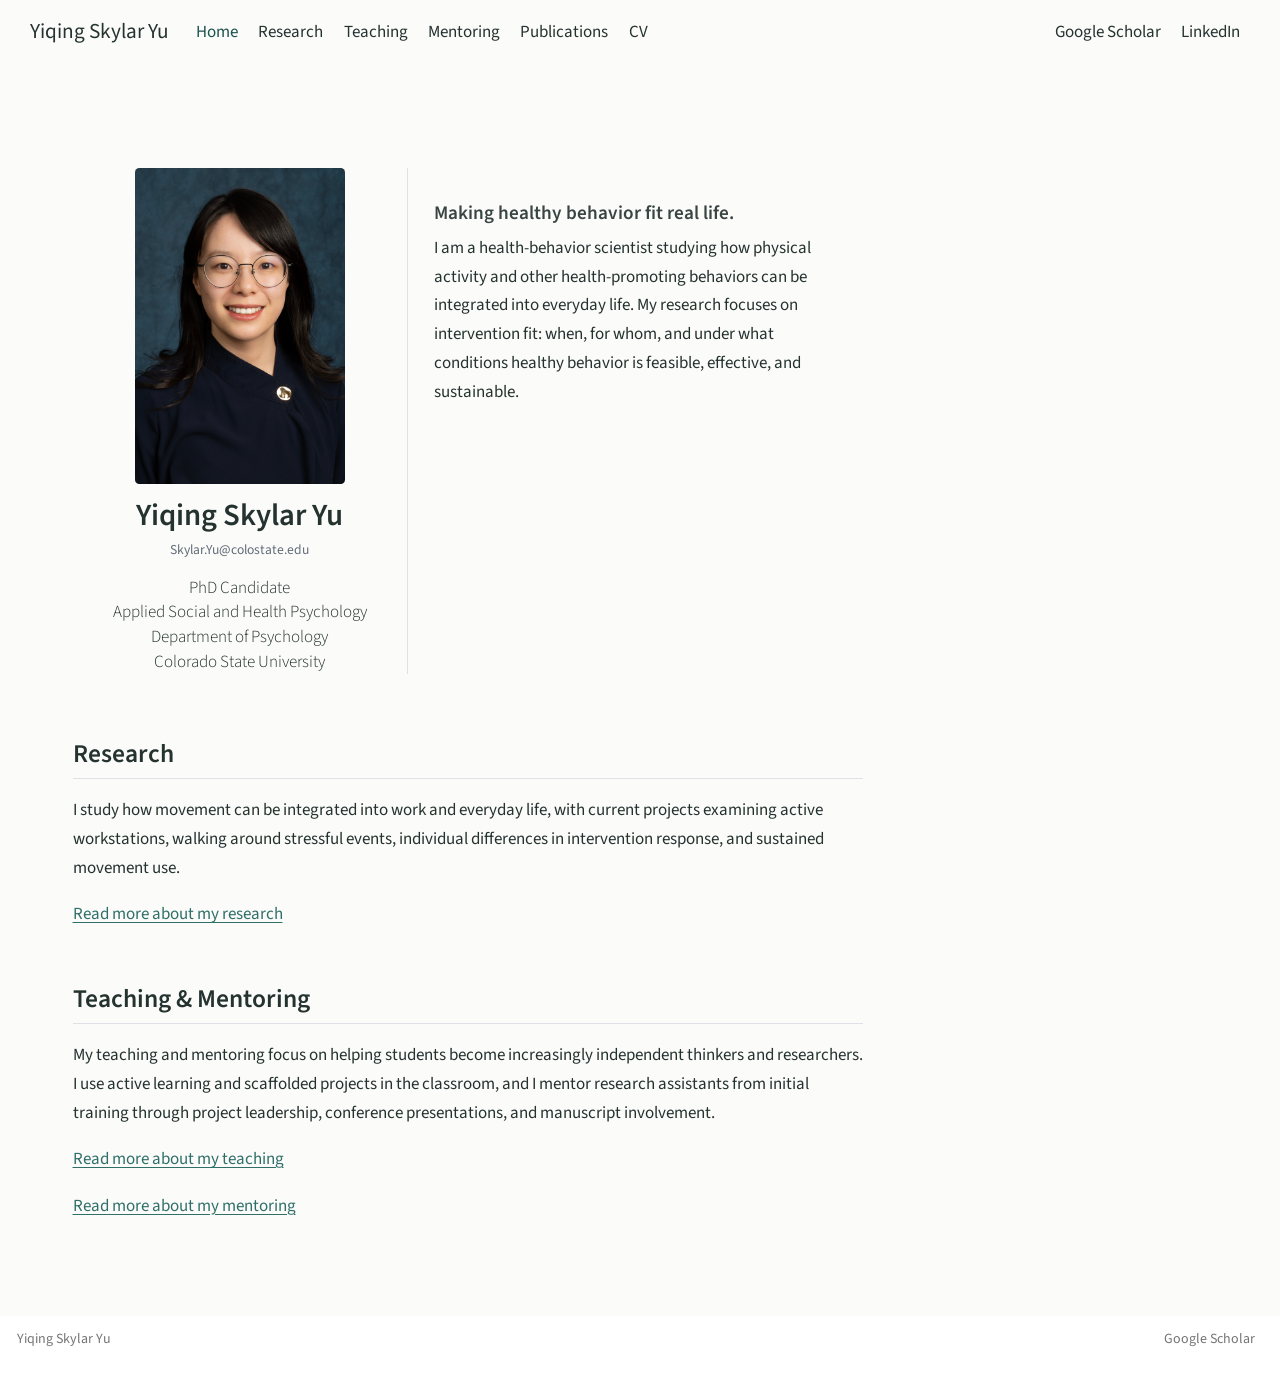
==== commit b1ac38a0: "Revise academic website content and presentation" ====
--- a/docs/index.html
+++ b/docs/index.html
@@ -63,11 +63,11 @@
 <link rel="stylesheet" href="styles.css">
 <link rel="stylesheet" href="pub-listing.css">
 <meta property="og:title" content="Yiqing Skylar Yu">
-<meta property="og:description" content="Academic website and teaching portfolio for Yiqing Skylar Yu">
+<meta property="og:description" content="PhD CandidateApplied Social and Health PsychologyDepartment of PsychologyColorado State University">
 <meta property="og:image" content="images/headshot.jpg">
 <meta property="og:site_name" content="Yiqing Skylar Yu">
 <meta name="twitter:title" content="Yiqing Skylar Yu">
-<meta name="twitter:description" content="Academic website and teaching portfolio for Yiqing Skylar Yu">
+<meta name="twitter:description" content="PhD CandidateApplied Social and Health PsychologyDepartment of PsychologyColorado State University">
 <meta name="twitter:image" content="images/headshot.jpg">
 <meta name="twitter:card" content="summary_large_image">
 </head>
@@ -119,8 +119,8 @@
 <span class="menu-text">Google Scholar</span></a>
   </li>  
   <li class="nav-item">
-    <a class="nav-link" href="mailto:Skylar.Yu@colostate.edu"> 
-<span class="menu-text">Email</span></a>
+    <a class="nav-link" href="https://www.linkedin.com/in/yiqing-skylar-yu-m-s-abd-07b215188" target="_blank"> 
+<span class="menu-text">LinkedIn</span></a>
   </li>  
 </ul>
           </div> <!-- /navcollapse -->
@@ -147,44 +147,35 @@
 <header id="title-block-header" class="quarto-title-block default">
 <div class="quarto-title">
 <h1 class="title">Yiqing Skylar Yu</h1>
+<p class="subtitle lead">PhD Candidate<br>Applied Social and Health Psychology<br>Department of Psychology<br>Colorado State University</p>
 </div>
 <div class="quarto-title-meta column-page">
   </div>
 </header>
     <div class="about-links">
-  <a href="https://scholar.google.com/citations?user=3VfeGpEAAAAJ&amp;hl=en&amp;oi=ao" class="about-link" rel="" target="_blank">
-     <span class="about-link-text">Google Scholar</span>
-  </a>
-  <a href="/cv.html" class="about-link" rel="" target="">
-     <span class="about-link-text">CV</span>
-  </a>
   <a href="mailto:Skylar.Yu@colostate.edu" class="about-link" rel="" target="">
-    <i class="bi bi-envelope"></i>
-     <span class="about-link-text">Email</span>
+     <span class="about-link-text">Skylar.Yu@colostate.edu</span>
   </a>
 </div>
   </div>
   <div class="about-contents"><div id="hero-heading">
-<p>PhD Candidate in Applied Social and Health Psychology<br>
-Colorado State University</p>
 <section id="making-healthy-behavior-fit-real-life." class="level3">
 <h3 data-anchor-id="making-healthy-behavior-fit-real-life.">Making healthy behavior fit real life.</h3>
-<p>My research examines how health-promoting behaviors can fit into everyday life without creating unrealistic demands on people’s time, attention, or routines. I focus primarily on physical activity and sedentary behavior, using workplace and everyday settings to study when movement is feasible, how people respond differently to the same intervention, and what supports sustained behavior change.</p>
-<p>Across this work, I am especially interested in when, for whom, and under what conditions an intervention works. My research combines laboratory experiments with mixed-methods and field studies to understand both whether an intervention is effective and whether people can realistically use it.</p>
+<p>I am a health-behavior scientist studying how physical activity and other health-promoting behaviors can be integrated into everyday life. My research focuses on intervention fit: when, for whom, and under what conditions healthy behavior is feasible, effective, and sustainable.</p>
 </section>
 </div></div>
 </div>
 
 <section id="research" class="level2">
 <h2 data-anchor-id="research">Research</h2>
-<p>My research moves between controlled laboratory studies and real-world settings to examine how physical activity and other health behaviors can be integrated into daily life. Current work focuses on activity-permissive workstations, the timing of brief walking around acute stress, intervention heterogeneity, and longer-term movement use.</p>
+<p>I study how movement can be integrated into work and everyday life, with current projects examining active workstations, walking around stressful events, individual differences in intervention response, and sustained movement use.</p>
 <p><a href="./research.html">Read more about my research</a></p>
 </section>
 <section id="teaching-mentoring" class="level2">
 <h2 data-anchor-id="teaching-mentoring">Teaching &amp; Mentoring</h2>
-<p>My teaching and mentoring share the same basic goal: helping students move from guided practice toward independent thinking and ownership. In the classroom, I use active learning and scaffolded research projects; in the lab, students can progress from protocol training to project leadership, conference presentations, and manuscript involvement.</p>
-<p><a href="./teaching.html">Teaching</a><br>
-<a href="./mentoring.html">Mentoring</a></p>
+<p>My teaching and mentoring focus on helping students become increasingly independent thinkers and researchers. I use active learning and scaffolded projects in the classroom, and I mentor research assistants from initial training through project leadership, conference presentations, and manuscript involvement.</p>
+<p><a href="./teaching.html">Read more about my teaching</a></p>
+<p><a href="./mentoring.html">Read more about my mentoring</a></p>
 
 
 
--- a/docs/styles.css
+++ b/docs/styles.css
@@ -47,17 +47,27 @@
   padding: 1.8rem 1rem 0;
 }
 
-.quarto-about-trestles .about-entity { gap: 2.4rem; }
-.quarto-about-trestles .about-image { border-radius: 3px; }
+.quarto-about-trestles .about-entity { gap: 0; }
+.quarto-about-trestles .about-image {
+  border-radius: 3px;
+  margin-bottom: 0.8rem !important;
+}
 
 .quarto-about-trestles .about-link {
-  border: 0;
+  border: 0 !important;
   border-radius: 0;
   padding: 0.2rem 0;
-  margin-right: 1.1rem;
+  margin: 0;
   color: var(--skylar-accent);
+  font-size: 1.1rem;
+  font-weight: 400;
   text-decoration: underline;
   text-underline-offset: 0.18em;
+}
+
+.quarto-about-trestles .about-links {
+  margin-top: 0;
+  margin-bottom: 0.65rem;
 }
 
 .quarto-about-trestles .about-link:hover {
@@ -65,9 +75,30 @@
   background: transparent;
 }
 
-.quarto-about-trestles .about-contents h1 {
+.quarto-about-trestles .about-entity h1.title {
   white-space: nowrap;
-  font-size: clamp(2rem, 3.2vw, 2.65rem);
+  font-size: clamp(1.75rem, 2.4vw, 2.05rem);
+  margin: 0 0 0.2rem;
+}
+
+/* Keep the profile identity together in the left column: photo, name,
+   email, then academic role and affiliation. */
+.quarto-about-trestles .about-entity > header,
+.quarto-about-trestles .about-entity > header .quarto-title {
+  display: contents;
+}
+
+.quarto-about-trestles .about-entity > .about-image { order: 1; }
+.quarto-about-trestles .about-entity h1.title { order: 2; }
+.quarto-about-trestles .about-entity > .about-links { order: 3; }
+
+.quarto-about-trestles .about-entity .subtitle {
+  order: 4;
+  margin: 0;
+  color: var(--skylar-ink);
+  font-size: 1rem;
+  line-height: 1.45;
+  text-align: center;
 }
 
 .quarto-title-block .quarto-title-banner { background: transparent; }
@@ -92,5 +123,5 @@
 @media (max-width: 767px) {
   body { font-size: 16px; }
   .quarto-about-trestles { padding-top: 1rem; }
-  .quarto-about-trestles .about-contents h1 { white-space: normal; }
+  .quarto-about-trestles .about-entity h1.title { white-space: normal; }
 }
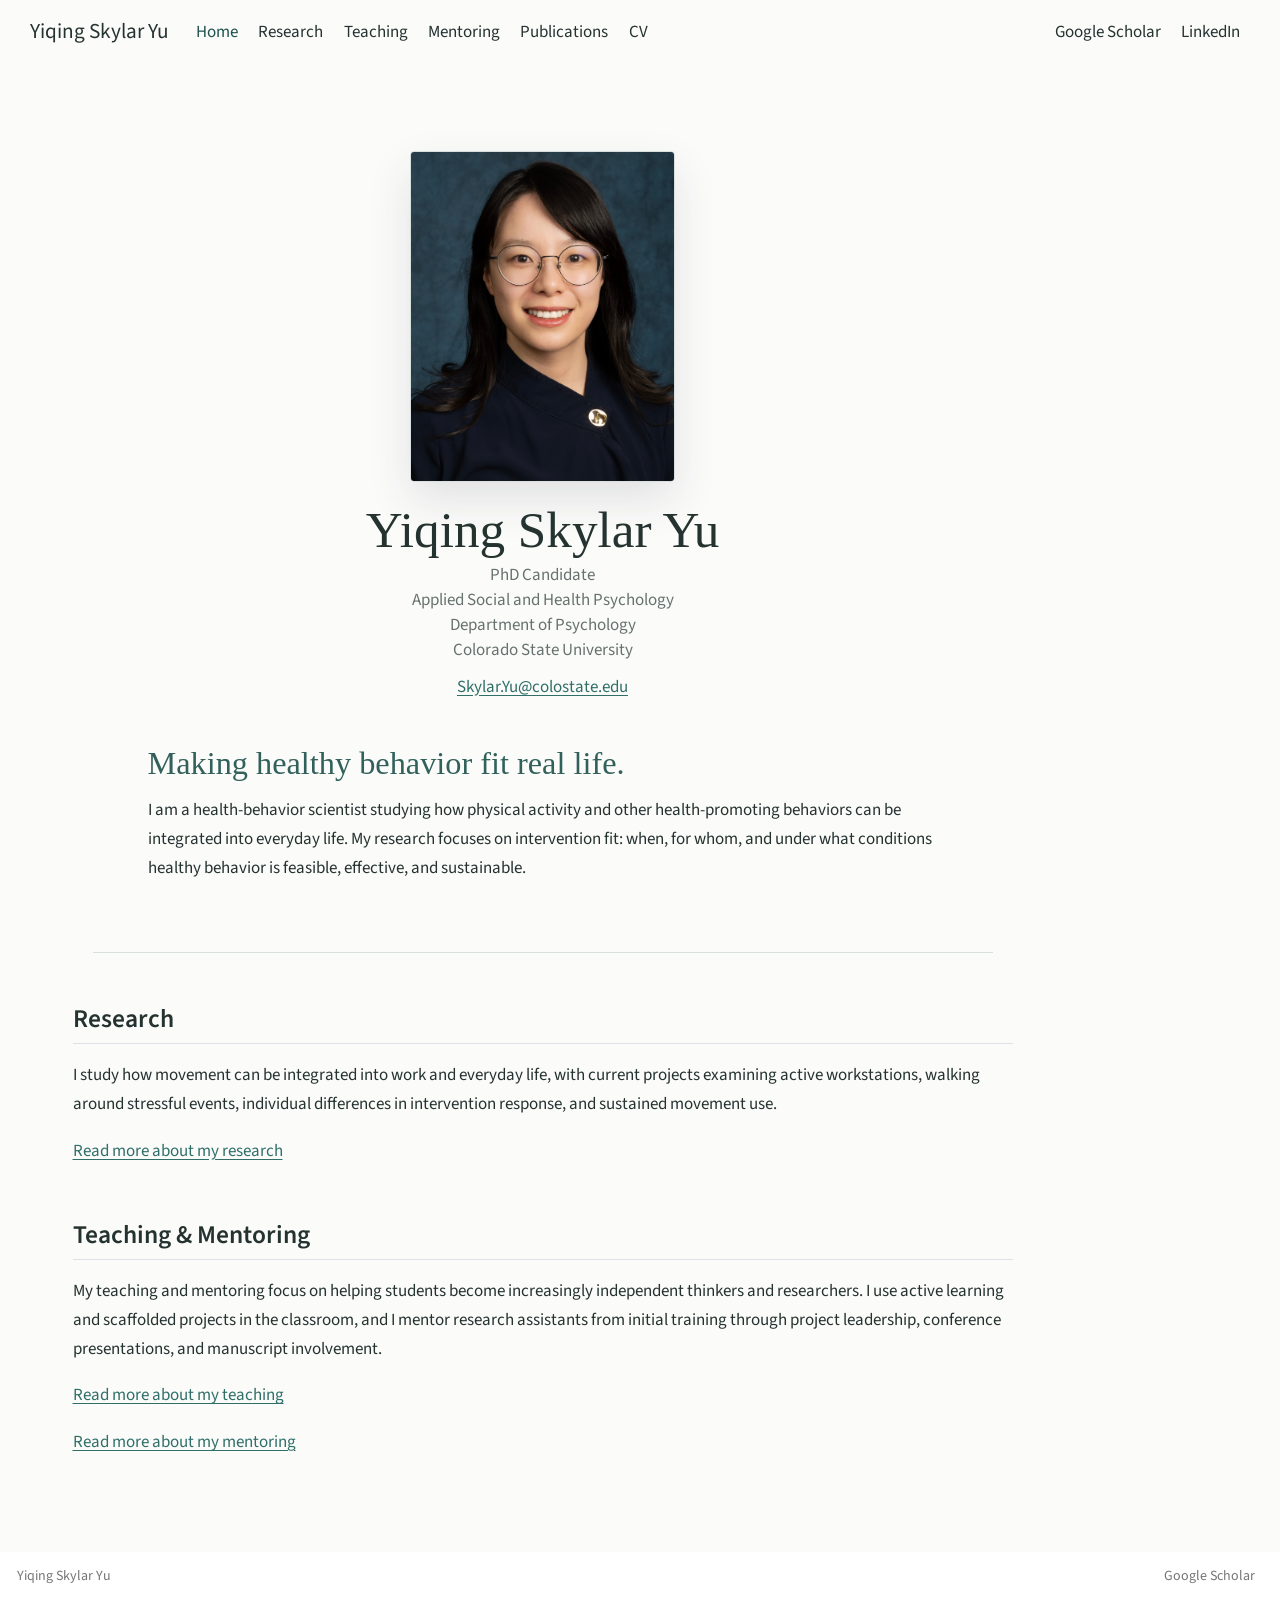
==== commit 3d200feb: "Publish updated academic website" ====
--- a/docs/index.html
+++ b/docs/index.html
@@ -2,7 +2,7 @@
 <html xmlns="http://www.w3.org/1999/xhtml" lang="en" xml:lang="en"><head>
 
 <meta charset="utf-8">
-<meta name="generator" content="quarto-1.10.18">
+<meta name="generator" content="quarto-1.9.38">
 
 <meta name="viewport" content="width=device-width, initial-scale=1.0, user-scalable=yes">
 
@@ -14,13 +14,10 @@
 /* Default styles provided by pandoc.
 ** See https://pandoc.org/MANUAL.html#variables-for-html for config info.
 */
+code{white-space: pre-wrap;}
 span.smallcaps{font-variant: small-caps;}
-div.columns{display: flex; gap: 1.5em;}
-div.column{flex: auto;}
-@media screen {
-div.columns{gap: min(4vw, 1.5em);}
-div.column{overflow-x: auto;}
-}
+div.columns{display: flex; gap: min(4vw, 1.5em);}
+div.column{flex: auto; overflow-x: auto;}
 div.hanging-indent{margin-left: 1.5em; text-indent: -1.5em;}
 ul.task-list{list-style: none;}
 ul.task-list li input[type="checkbox"] {
@@ -38,11 +35,12 @@
 <script src="site_libs/quarto-html/tabsets/tabsets.js" type="module"></script>
 <script src="site_libs/quarto-html/popper.min.js"></script>
 <script src="site_libs/quarto-html/tippy.umd.min.js"></script>
+<script src="site_libs/quarto-html/anchor.min.js"></script>
 <link href="site_libs/quarto-html/tippy.css" rel="stylesheet">
-<link href="site_libs/quarto-html/quarto-syntax-highlighting-64a204ab8560d761af7679ceaba22944.css" rel="stylesheet" id="quarto-text-highlighting-styles">
+<link href="site_libs/quarto-html/quarto-syntax-highlighting-15634bcf2e68342d4ad2dfa704d543f6.css" rel="stylesheet" id="quarto-text-highlighting-styles">
 <script src="site_libs/bootstrap/bootstrap.min.js"></script>
 <link href="site_libs/bootstrap/bootstrap-icons.css" rel="stylesheet">
-<link href="site_libs/bootstrap/bootstrap-983d5e7348da3dce19c411959767e89e.min.css" rel="stylesheet" append-hash="true" id="quarto-bootstrap" data-mode="light">
+<link href="site_libs/bootstrap/bootstrap-346337e101949f30c9d2a2307ffdd10b.min.css" rel="stylesheet" append-hash="true" id="quarto-bootstrap" data-mode="light">
 <script id="quarto-search-options" type="application/json">{
   "language": {
     "search-no-results-text": "No results",
@@ -63,16 +61,16 @@
 <link rel="stylesheet" href="styles.css">
 <link rel="stylesheet" href="pub-listing.css">
 <meta property="og:title" content="Yiqing Skylar Yu">
-<meta property="og:description" content="PhD CandidateApplied Social and Health PsychologyDepartment of PsychologyColorado State University">
+<meta property="og:description" content="Academic website and teaching portfolio for Yiqing Skylar Yu">
 <meta property="og:image" content="images/headshot.jpg">
 <meta property="og:site_name" content="Yiqing Skylar Yu">
 <meta name="twitter:title" content="Yiqing Skylar Yu">
-<meta name="twitter:description" content="PhD CandidateApplied Social and Health PsychologyDepartment of PsychologyColorado State University">
+<meta name="twitter:description" content="Academic website and teaching portfolio for Yiqing Skylar Yu">
 <meta name="twitter:image" content="images/headshot.jpg">
 <meta name="twitter:card" content="summary_large_image">
 </head>
 
-<body class="nav-fixed quarto-light">
+<body class="nav-fixed home quarto-light">
 
 <div id="quarto-search-results"></div>
   <header id="quarto-header" class="headroom fixed-top">
@@ -137,53 +135,65 @@
 <!-- main -->
 <main class="content column-page" id="quarto-document-content">
 
-
-
-
-<div class="quarto-about-trestles column-page">
-  <div class="about-entity">
-    <img src="images/headshot.jpg" class="about-image
-  rounded " style="width: 70%;">
 <header id="title-block-header" class="quarto-title-block default">
 <div class="quarto-title">
 <h1 class="title">Yiqing Skylar Yu</h1>
-<p class="subtitle lead">PhD Candidate<br>Applied Social and Health Psychology<br>Department of Psychology<br>Colorado State University</p>
 </div>
+
+
+
 <div class="quarto-title-meta column-page">
+
+    
+  
+    
   </div>
+  
+
+
 </header>
-    <div class="about-links">
-  <a href="mailto:Skylar.Yu@colostate.edu" class="about-link" rel="" target="">
-     <span class="about-link-text">Skylar.Yu@colostate.edu</span>
-  </a>
-</div>
-  </div>
-  <div class="about-contents"><div id="hero-heading">
-<section id="making-healthy-behavior-fit-real-life." class="level3">
-<h3 data-anchor-id="making-healthy-behavior-fit-real-life.">Making healthy behavior fit real life.</h3>
+
+
+<div class="home-hero">
+<p><img src="images/headshot.jpg" class="headshot img-fluid" alt="Portrait of Yiqing Skylar Yu"></p>
+<section id="yiqing-skylar-yu" class="level1">
+<h1>Yiqing Skylar Yu</h1>
+<p class="position-line">
+PhD Candidate<br>Applied Social and Health Psychology<br>Department of Psychology<br>Colorado State University
+</p>
+<p class="home-email">
+<a href="mailto:Skylar.Yu@colostate.edu">Skylar.Yu@colostate.edu</a>
+</p>
+<section id="making-healthy-behavior-fit-real-life." class="level3 home-intro">
+<h3 class="anchored" data-anchor-id="making-healthy-behavior-fit-real-life.">Making healthy behavior fit real life.</h3>
 <p>I am a health-behavior scientist studying how physical activity and other health-promoting behaviors can be integrated into everyday life. My research focuses on intervention fit: when, for whom, and under what conditions healthy behavior is feasible, effective, and sustainable.</p>
 </section>
-</div></div>
+</section>
 </div>
-
 <section id="research" class="level2">
-<h2 data-anchor-id="research">Research</h2>
+<h2 class="anchored" data-anchor-id="research">Research</h2>
 <p>I study how movement can be integrated into work and everyday life, with current projects examining active workstations, walking around stressful events, individual differences in intervention response, and sustained movement use.</p>
 <p><a href="./research.html">Read more about my research</a></p>
 </section>
 <section id="teaching-mentoring" class="level2">
-<h2 data-anchor-id="teaching-mentoring">Teaching &amp; Mentoring</h2>
+<h2 class="anchored" data-anchor-id="teaching-mentoring">Teaching &amp; Mentoring</h2>
 <p>My teaching and mentoring focus on helping students become increasingly independent thinkers and researchers. I use active learning and scaffolded projects in the classroom, and I mentor research assistants from initial training through project leadership, conference presentations, and manuscript involvement.</p>
 <p><a href="./teaching.html">Read more about my teaching</a></p>
 <p><a href="./mentoring.html">Read more about my mentoring</a></p>
 
 
-
 </section>
 
 </main> <!-- /main -->
 <script id="quarto-html-after-body" type="application/javascript">
   window.document.addEventListener("DOMContentLoaded", function (event) {
+    const icon = "";
+    const anchorJS = new window.AnchorJS();
+    anchorJS.options = {
+      placement: 'right',
+      icon: icon
+    };
+    anchorJS.add('.anchored');
     const isCodeAnnotation = (el) => {
       for (const clz of el.classList) {
         if (clz.startsWith('code-annotation-')) {                     
--- a/docs/site_libs/quarto-html/quarto-syntax-highlighting-15634bcf2e68342d4ad2dfa704d543f6.css
+++ b/docs/site_libs/quarto-html/quarto-syntax-highlighting-15634bcf2e68342d4ad2dfa704d543f6.css
@@ -0,0 +1,236 @@
+/* quarto syntax highlight colors */
+:root {
+  --quarto-hl-ot-color: #003B4F;
+  --quarto-hl-at-color: #657422;
+  --quarto-hl-ss-color: #20794D;
+  --quarto-hl-an-color: #5E5E5E;
+  --quarto-hl-fu-color: #4758AB;
+  --quarto-hl-st-color: #20794D;
+  --quarto-hl-cf-color: #003B4F;
+  --quarto-hl-op-color: #5E5E5E;
+  --quarto-hl-er-color: #AD0000;
+  --quarto-hl-bn-color: #AD0000;
+  --quarto-hl-al-color: #AD0000;
+  --quarto-hl-va-color: #111111;
+  --quarto-hl-bu-color: inherit;
+  --quarto-hl-ex-color: inherit;
+  --quarto-hl-pp-color: #AD0000;
+  --quarto-hl-in-color: #5E5E5E;
+  --quarto-hl-vs-color: #20794D;
+  --quarto-hl-wa-color: #5E5E5E;
+  --quarto-hl-do-color: #5E5E5E;
+  --quarto-hl-im-color: #00769E;
+  --quarto-hl-ch-color: #20794D;
+  --quarto-hl-dt-color: #AD0000;
+  --quarto-hl-fl-color: #AD0000;
+  --quarto-hl-co-color: #5E5E5E;
+  --quarto-hl-cv-color: #5E5E5E;
+  --quarto-hl-cn-color: #8f5902;
+  --quarto-hl-sc-color: #5E5E5E;
+  --quarto-hl-dv-color: #AD0000;
+  --quarto-hl-kw-color: #003B4F;
+}
+
+/* other quarto variables */
+:root {
+  --quarto-font-monospace: SFMono-Regular, Menlo, Monaco, Consolas, "Liberation Mono", "Courier New", monospace;
+}
+
+/* syntax highlight based on Pandoc's rules */
+pre > code.sourceCode > span {
+  color: #003B4F;
+}
+
+code.sourceCode > span {
+  color: #003B4F;
+}
+
+div.sourceCode,
+div.sourceCode pre.sourceCode {
+  color: #003B4F;
+}
+
+/* Normal */
+code span {
+  color: #003B4F;
+}
+
+/* Alert */
+code span.al {
+  color: #AD0000;
+  font-style: inherit;
+}
+
+/* Annotation */
+code span.an {
+  color: #5E5E5E;
+  font-style: inherit;
+}
+
+/* Attribute */
+code span.at {
+  color: #657422;
+  font-style: inherit;
+}
+
+/* BaseN */
+code span.bn {
+  color: #AD0000;
+  font-style: inherit;
+}
+
+/* BuiltIn */
+code span.bu {
+  font-style: inherit;
+}
+
+/* ControlFlow */
+code span.cf {
+  color: #003B4F;
+  font-weight: bold;
+  font-style: inherit;
+}
+
+/* Char */
+code span.ch {
+  color: #20794D;
+  font-style: inherit;
+}
+
+/* Constant */
+code span.cn {
+  color: #8f5902;
+  font-style: inherit;
+}
+
+/* Comment */
+code span.co {
+  color: #5E5E5E;
+  font-style: inherit;
+}
+
+/* CommentVar */
+code span.cv {
+  color: #5E5E5E;
+  font-style: italic;
+}
+
+/* Documentation */
+code span.do {
+  color: #5E5E5E;
+  font-style: italic;
+}
+
+/* DataType */
+code span.dt {
+  color: #AD0000;
+  font-style: inherit;
+}
+
+/* DecVal */
+code span.dv {
+  color: #AD0000;
+  font-style: inherit;
+}
+
+/* Error */
+code span.er {
+  color: #AD0000;
+  font-style: inherit;
+}
+
+/* Extension */
+code span.ex {
+  font-style: inherit;
+}
+
+/* Float */
+code span.fl {
+  color: #AD0000;
+  font-style: inherit;
+}
+
+/* Function */
+code span.fu {
+  color: #4758AB;
+  font-style: inherit;
+}
+
+/* Import */
+code span.im {
+  color: #00769E;
+  font-style: inherit;
+}
+
+/* Information */
+code span.in {
+  color: #5E5E5E;
+  font-style: inherit;
+}
+
+/* Keyword */
+code span.kw {
+  color: #003B4F;
+  font-weight: bold;
+  font-style: inherit;
+}
+
+/* Operator */
+code span.op {
+  color: #5E5E5E;
+  font-style: inherit;
+}
+
+/* Other */
+code span.ot {
+  color: #003B4F;
+  font-style: inherit;
+}
+
+/* Preprocessor */
+code span.pp {
+  color: #AD0000;
+  font-style: inherit;
+}
+
+/* SpecialChar */
+code span.sc {
+  color: #5E5E5E;
+  font-style: inherit;
+}
+
+/* SpecialString */
+code span.ss {
+  color: #20794D;
+  font-style: inherit;
+}
+
+/* String */
+code span.st {
+  color: #20794D;
+  font-style: inherit;
+}
+
+/* Variable */
+code span.va {
+  color: #111111;
+  font-style: inherit;
+}
+
+/* VerbatimString */
+code span.vs {
+  color: #20794D;
+  font-style: inherit;
+}
+
+/* Warning */
+code span.wa {
+  color: #5E5E5E;
+  font-style: italic;
+}
+
+.prevent-inlining {
+  content: "</";
+}
+
+/*# sourceMappingURL=f23921c56f73e400b49028c9186a1aa0.css.map */
--- a/docs/styles.css
+++ b/docs/styles.css
@@ -41,64 +41,120 @@
 h3 { margin-top: 2rem; font-size: 1.13rem; }
 p { margin-bottom: 1.05rem; }
 
-.quarto-about-trestles {
-  max-width: 980px;
-  margin: 0 auto 2.8rem;
-  padding: 1.8rem 1rem 0;
+.home .quarto-title-block { display: none; }
+.home main.content { max-width: 940px; }
+
+.home-hero {
+  max-width: 900px;
+  margin: 0 auto 3rem;
+  padding: 2rem 1rem 3rem;
+  border-bottom: 1px solid #d8dfdc;
+  text-align: center;
 }
 
-.quarto-about-trestles .about-entity { gap: 0; }
-.quarto-about-trestles .about-image {
-  border-radius: 3px;
-  margin-bottom: 0.8rem !important;
+.headshot {
+  display: block;
+  width: min(68vw, 265px);
+  aspect-ratio: 4 / 5;
+  margin: 0 auto;
+  object-fit: cover;
+  object-position: center 25%;
+  border: 1px solid #d8dfdc;
+  border-radius: 4px;
+  box-shadow: 0 18px 44px rgba(36, 50, 48, 0.12);
 }
 
-.quarto-about-trestles .about-link {
-  border: 0 !important;
-  border-radius: 0;
-  padding: 0.2rem 0;
+.home-hero h1 {
+  max-width: none;
+  margin: 1.25rem 0 0.4rem;
+  font-family: Georgia, "Times New Roman", serif;
+  font-size: clamp(2.15rem, 4vw, 3.1rem);
+  font-weight: 500;
+  line-height: 1.02;
+}
+
+.position-line {
+  max-width: none;
   margin: 0;
-  color: var(--skylar-accent);
-  font-size: 1.1rem;
-  font-weight: 400;
-  text-decoration: underline;
+  color: var(--skylar-muted);
+  font-size: 1rem;
+  line-height: 1.48;
+  text-align: center;
+}
+
+.home-email {
+  max-width: none;
+  margin: 0.55rem 0 0;
+  text-align: center;
+}
+
+.home-email a {
   text-underline-offset: 0.18em;
 }
 
-.quarto-about-trestles .about-links {
-  margin-top: 0;
-  margin-bottom: 0.65rem;
+.home-intro {
+  max-width: var(--skylar-prose);
+  margin: 2.5rem auto 0;
+  text-align: left;
 }
 
-.quarto-about-trestles .about-link:hover {
+.home-intro h3 {
+  max-width: none;
+  margin: 0 0 0.8rem;
   color: var(--skylar-accent-dark);
-  background: transparent;
+  font-family: Georgia, "Times New Roman", serif;
+  font-size: clamp(1.4rem, 3vw, 1.9rem);
+  font-weight: 500;
 }
 
-.quarto-about-trestles .about-entity h1.title {
-  white-space: nowrap;
-  font-size: clamp(1.75rem, 2.4vw, 2.05rem);
-  margin: 0 0 0.2rem;
+.mentoring-photo {
+  max-width: 480px;
+  margin: 1.8rem 0 2.6rem;
 }
 
-/* Keep the profile identity together in the left column: photo, name,
-   email, then academic role and affiliation. */
-.quarto-about-trestles .about-entity > header,
-.quarto-about-trestles .about-entity > header .quarto-title {
-  display: contents;
+.mentoring-lab-photo {
+  display: block;
+  width: 100%;
+  height: auto;
+  border: 1px solid #d8dfdc;
+  border-radius: 4px;
 }
 
-.quarto-about-trestles .about-entity > .about-image { order: 1; }
-.quarto-about-trestles .about-entity h1.title { order: 2; }
-.quarto-about-trestles .about-entity > .about-links { order: 3; }
+.photo-caption {
+  margin: 0.55rem 0 0;
+  color: var(--skylar-muted);
+  font-size: 0.88rem;
+  line-height: 1.4;
+}
 
-.quarto-about-trestles .about-entity .subtitle {
-  order: 4;
-  margin: 0;
-  color: var(--skylar-ink);
-  font-size: 1rem;
-  line-height: 1.45;
-  text-align: center;
+.project-with-photo {
+  display: grid;
+  grid-template-columns: minmax(0, 1fr) 210px;
+  gap: 1.6rem;
+  align-items: start;
+}
+
+.project-with-photo .project-copy h3 {
+  margin-top: 0;
+}
+
+.project-photo {
+  margin-top: 1.2rem;
+}
+
+.project-photo img {
+  display: block;
+  width: 100%;
+  max-height: 250px;
+  object-fit: cover;
+  object-position: center;
+  border: 1px solid #d8dfdc;
+  border-radius: 4px;
+}
+
+.project-photo .photo-caption {
+  margin-top: 0.4rem;
+  font-size: 0.82rem;
 }
 
 .quarto-title-block .quarto-title-banner { background: transparent; }
@@ -122,6 +178,12 @@
 
 @media (max-width: 767px) {
   body { font-size: 16px; }
-  .quarto-about-trestles { padding-top: 1rem; }
-  .quarto-about-trestles .about-entity h1.title { white-space: normal; }
+  .home-hero { padding: 1rem 0 2.2rem; }
+  .home-intro { margin-top: 2rem; }
+  .mentoring-photo { margin-top: 1.8rem; }
+  .project-with-photo { display: block; }
+  .project-photo {
+    max-width: 320px;
+    margin: 1rem 0 0;
+  }
 }
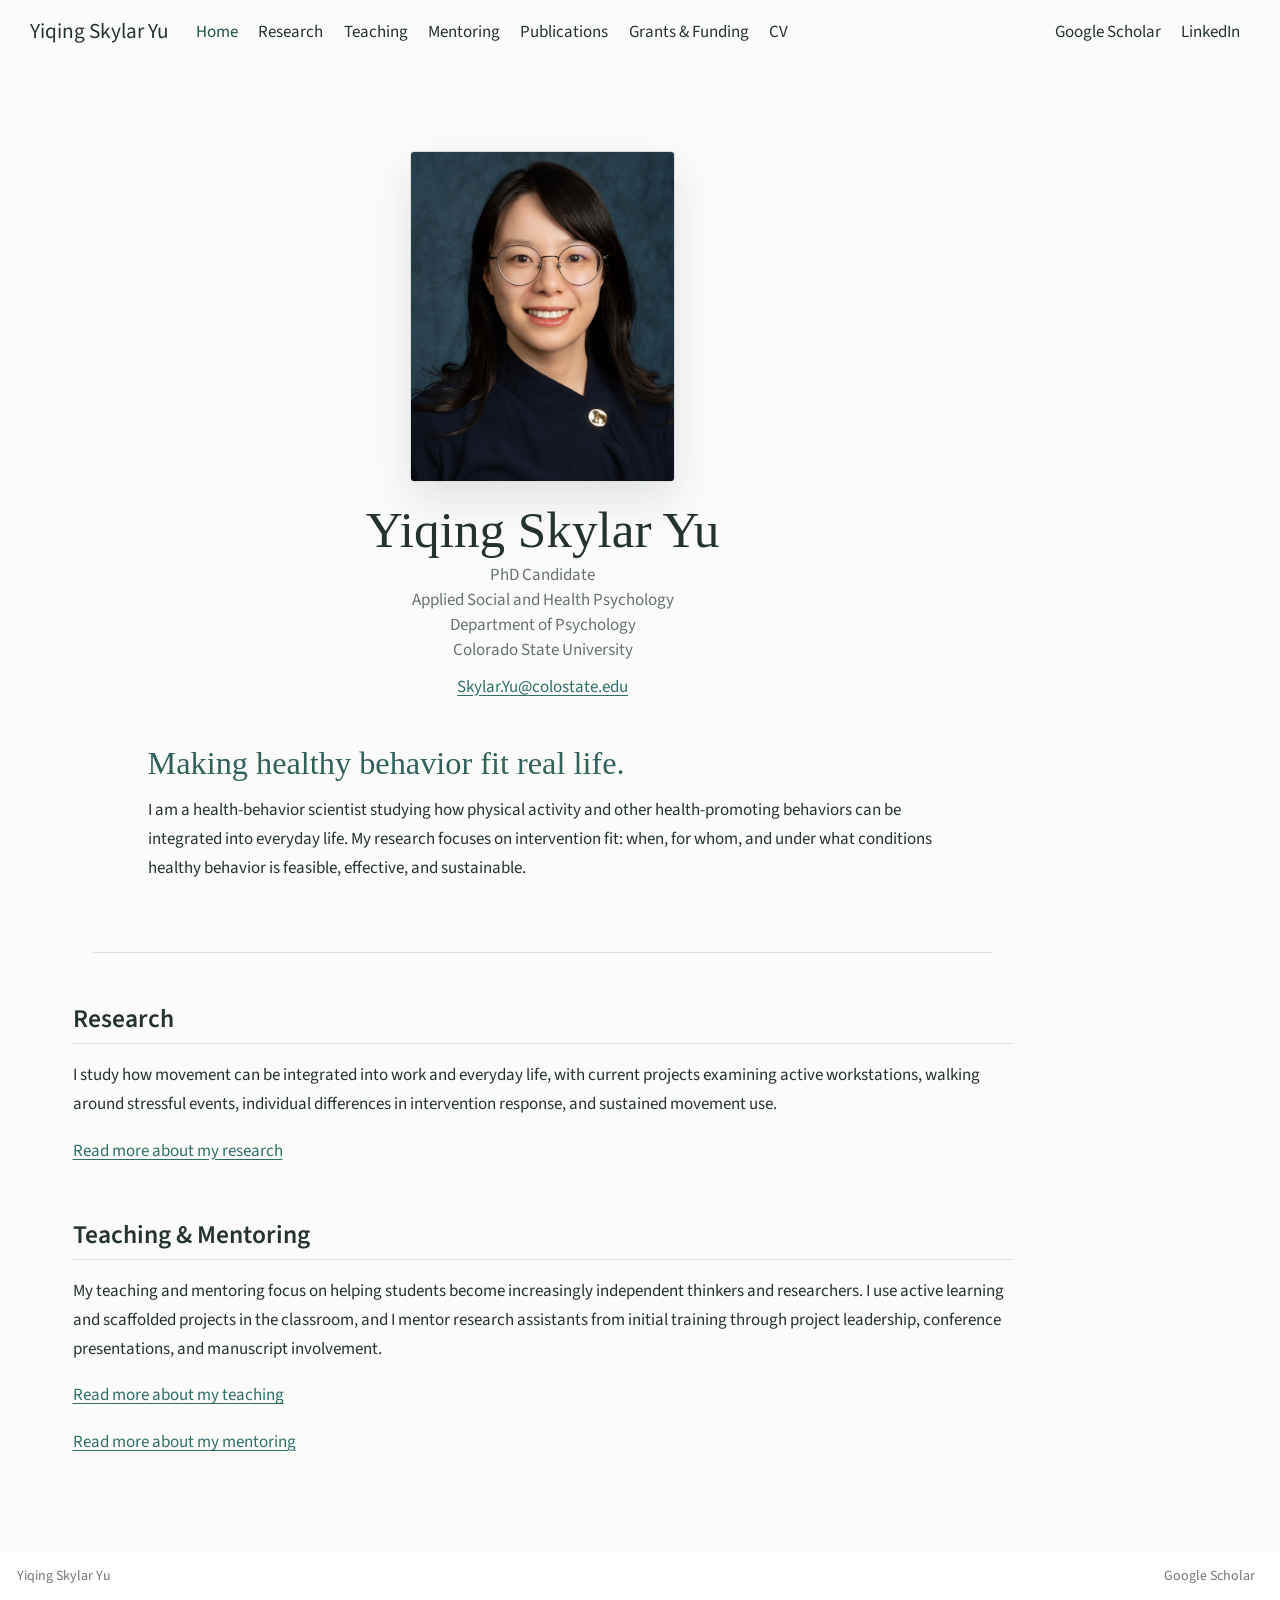
==== commit f6e5fe15: "added grant page" ====
--- a/docs/index.html
+++ b/docs/index.html
@@ -107,6 +107,10 @@
 <span class="menu-text">Publications</span></a>
   </li>  
   <li class="nav-item">
+    <a class="nav-link" href="./grants.html"> 
+<span class="menu-text">Grants &amp; Funding</span></a>
+  </li>  
+  <li class="nav-item">
     <a class="nav-link" href="./cv.html"> 
 <span class="menu-text">CV</span></a>
   </li>  
--- a/docs/styles.css
+++ b/docs/styles.css
@@ -152,6 +152,13 @@
   border-radius: 4px;
 }
 
+.project-menu-image img {
+  height: 250px;
+  object-fit: contain;
+  object-position: center top;
+  background: #fff;
+}
+
 .project-photo .photo-caption {
   margin-top: 0.4rem;
   font-size: 0.82rem;
@@ -159,6 +166,16 @@
 
 .quarto-title-block .quarto-title-banner { background: transparent; }
 .description, .subtitle, .meta-line, .course-code { color: var(--skylar-muted); }
+
+.research-support h3 {
+  margin-top: 1.65rem;
+  font-size: 1.05rem;
+}
+
+.research-support p {
+  color: var(--skylar-muted);
+  font-size: 0.96em;
+}
 
 blockquote {
   margin: 1.5rem 0 1.8rem 1rem;
